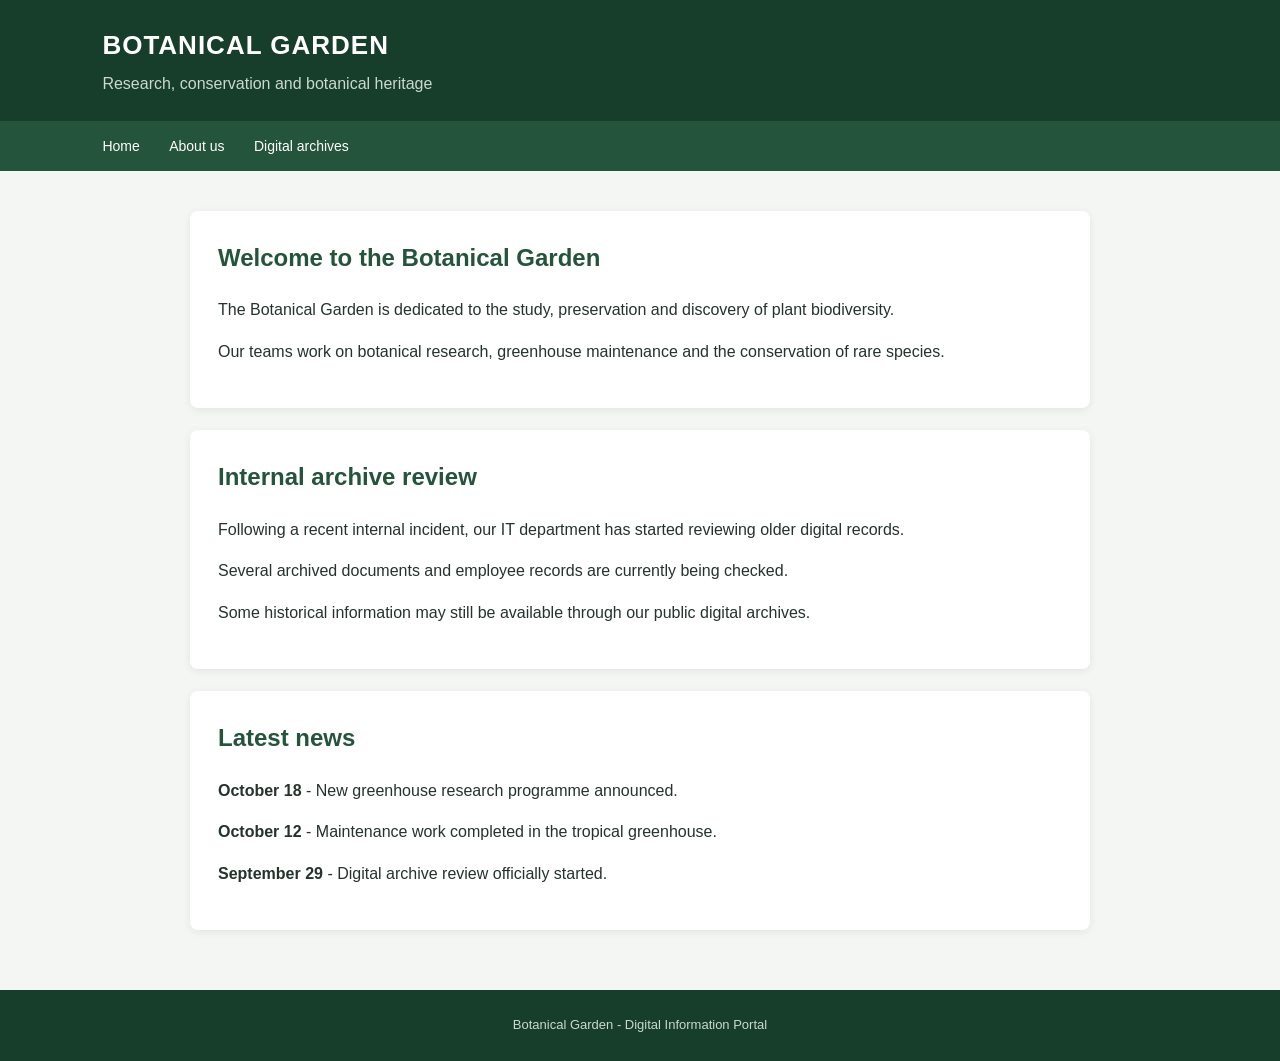
==== index.html @ 888caaa3 "Initial release - Digital Footprint CTF" ====
<!DOCTYPE html>
<html lang="en">
<head>
    <meta charset="UTF-8">
    <meta name="viewport" content="width=device-width, initial-scale=1.0">
    <title>Botanical Garden - Official Website</title>
    <link rel="stylesheet" href="style.css">
</head>

<body>

<header>
    <h1>BOTANICAL GARDEN</h1>
    <p>Research, conservation and botanical heritage</p>
</header>

<nav>
    <a href="index.html">Home</a>
    <a href="about.html">About us</a>
    <a href="archive.html">Digital archives</a>
</nav>

<main>

    <section class="card">
        <h2>Welcome to the Botanical Garden</h2>

        <p>
            The Botanical Garden is dedicated to the study,
            preservation and discovery of plant biodiversity.
        </p>

        <p>
            Our teams work on botanical research, greenhouse
            maintenance and the conservation of rare species.
        </p>
    </section>

    <section class="card">
        <h2>Internal archive review</h2>

        <p>
            Following a recent internal incident, our IT department
            has started reviewing older digital records.
        </p>

        <p>
            Several archived documents and employee records
            are currently being checked.
        </p>

        <p>
            Some historical information may still be available
            through our public digital archives.
        </p>
    </section>

    <section class="card">
        <h2>Latest news</h2>

        <p>
            <strong>October 18</strong> - New greenhouse research
            programme announced.
        </p>

        <p>
            <strong>October 12</strong> - Maintenance work completed
            in the tropical greenhouse.
        </p>

        <p>
            <strong>September 29</strong> - Digital archive review
            officially started.
        </p>
    </section>

</main>

<footer>
    Botanical Garden - Digital Information Portal
</footer>

</body>
</html>
---- style.css ----
* {
    box-sizing: border-box;
}

body {
    margin: 0;
    font-family: Arial, sans-serif;
    background: #f3f6f3;
    color: #26332c;
    line-height: 1.6;
}

header {
    background: #173d2b;
    color: white;
    padding: 25px 8%;
}

header h1 {
    margin: 0;
    font-size: 26px;
    letter-spacing: 1px;
}

header p {
    margin: 4px 0 0;
    color: #cbd9ce;
}

nav {
    background: #24543b;
    padding: 12px 8%;
}

nav a {
    color: white;
    text-decoration: none;
    margin-right: 25px;
    font-size: 14px;
}

nav a:hover {
    text-decoration: underline;
}

main {
    max-width: 950px;
    margin: 40px auto;
    padding: 0 25px;
}

.card {
    background: white;
    padding: 28px;
    margin-bottom: 22px;
    border-radius: 8px;
    box-shadow: 0 2px 8px #00000012;
}

h2 {
    color: #24543b;
    margin-top: 0;
}

a {
    color: #276b49;
}

footer {
    margin-top: 60px;
    padding: 25px;
    text-align: center;
    background: #173d2b;
    color: #cbd9ce;
    font-size: 13px;
}

.date {
    color: #777;
    font-size: 13px;
}
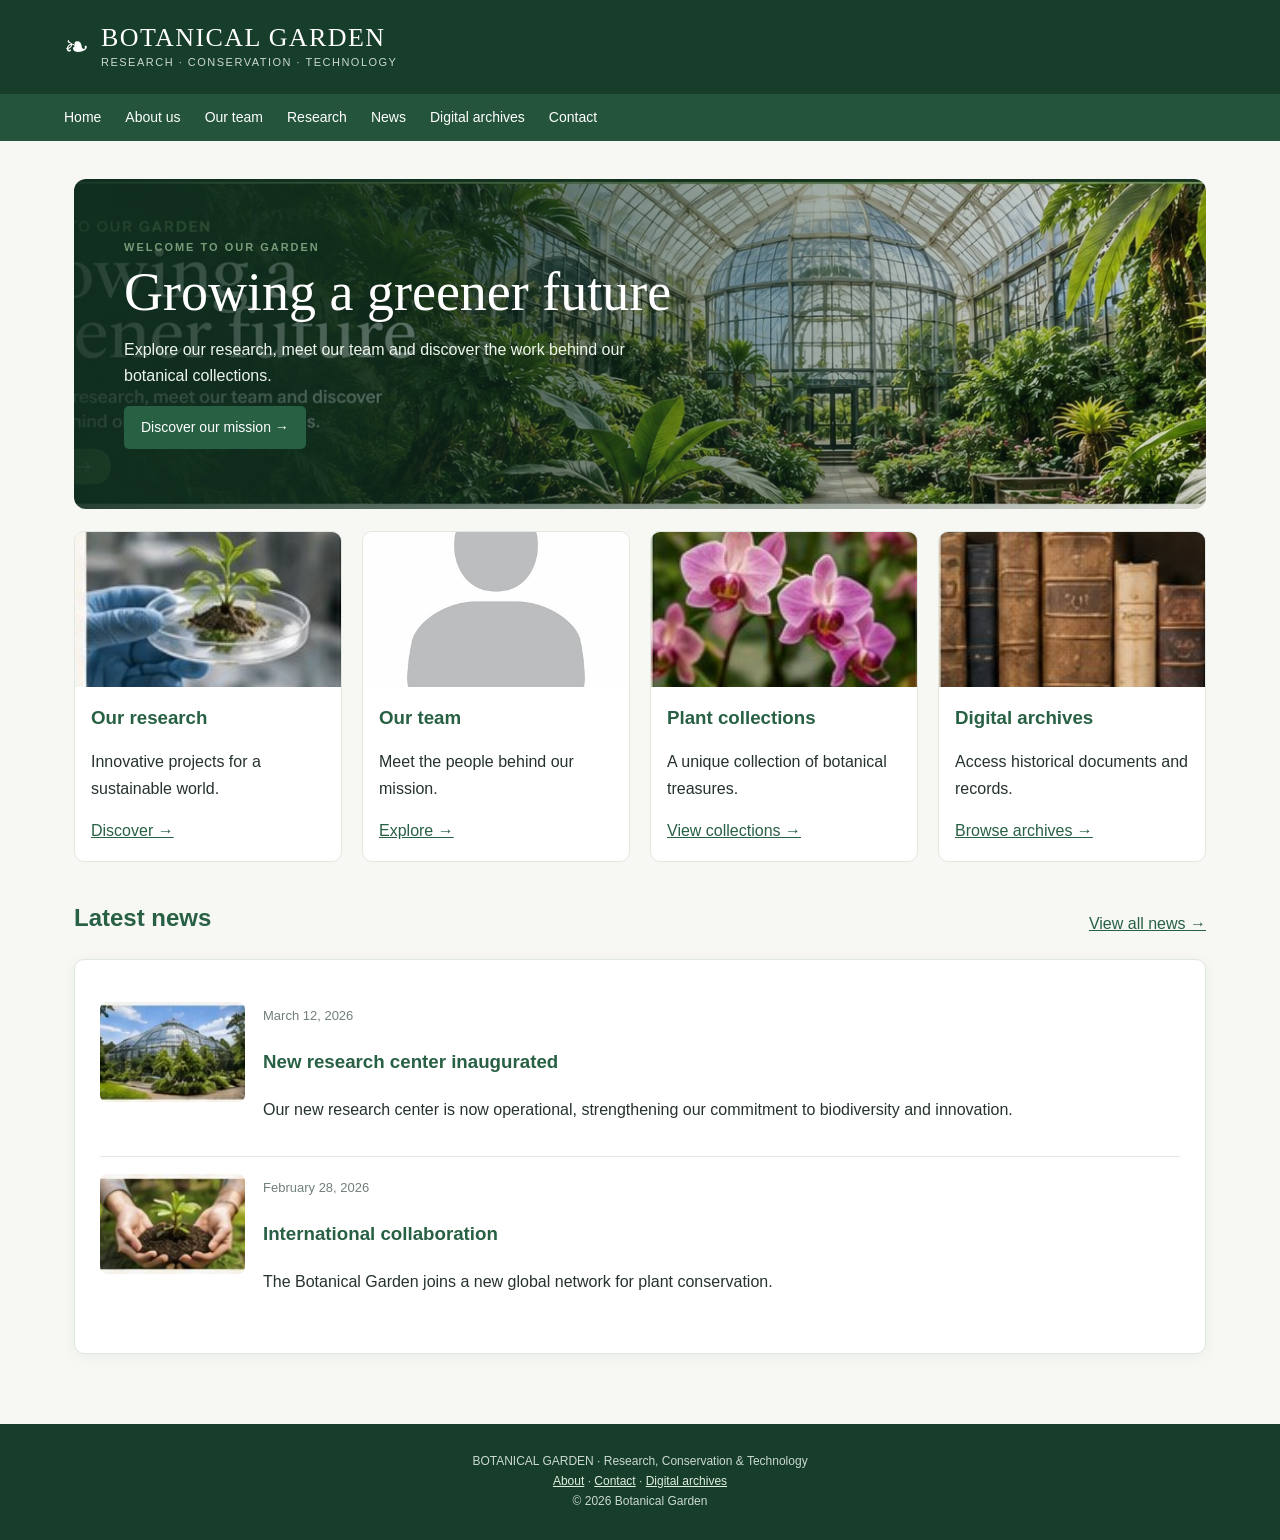
==== commit ad43cf26: "Publish redesigned Digital Footprint challenge" ====
--- a/index.html
+++ b/index.html
@@ -1,84 +1,14 @@
-<!DOCTYPE html>
-<html lang="en">
-<head>
-    <meta charset="UTF-8">
-    <meta name="viewport" content="width=device-width, initial-scale=1.0">
-    <title>Botanical Garden - Official Website</title>
-    <link rel="stylesheet" href="style.css">
-</head>
-
-<body>
-
-<header>
-    <h1>BOTANICAL GARDEN</h1>
-    <p>Research, conservation and botanical heritage</p>
-</header>
-
+<!DOCTYPE html><html lang="en"><head><meta charset="UTF-8"><meta name="viewport" content="width=device-width, initial-scale=1.0"><title>Home | Botanical Garden</title><link rel="stylesheet" href="style.css"></head><body><header><div class="brand"><span class="leaf">❧</span><div><h1>BOTANICAL GARDEN</h1><p>RESEARCH · CONSERVATION · TECHNOLOGY</p></div></div></header>
 <nav>
-    <a href="index.html">Home</a>
-    <a href="about.html">About us</a>
-    <a href="archive.html">Digital archives</a>
-</nav>
-
-<main>
-
-    <section class="card">
-        <h2>Welcome to the Botanical Garden</h2>
-
-        <p>
-            The Botanical Garden is dedicated to the study,
-            preservation and discovery of plant biodiversity.
-        </p>
-
-        <p>
-            Our teams work on botanical research, greenhouse
-            maintenance and the conservation of rare species.
-        </p>
-    </section>
-
-    <section class="card">
-        <h2>Internal archive review</h2>
-
-        <p>
-            Following a recent internal incident, our IT department
-            has started reviewing older digital records.
-        </p>
-
-        <p>
-            Several archived documents and employee records
-            are currently being checked.
-        </p>
-
-        <p>
-            Some historical information may still be available
-            through our public digital archives.
-        </p>
-    </section>
-
-    <section class="card">
-        <h2>Latest news</h2>
-
-        <p>
-            <strong>October 18</strong> - New greenhouse research
-            programme announced.
-        </p>
-
-        <p>
-            <strong>October 12</strong> - Maintenance work completed
-            in the tropical greenhouse.
-        </p>
-
-        <p>
-            <strong>September 29</strong> - Digital archive review
-            officially started.
-        </p>
-    </section>
-
-</main>
-
-<footer>
-    Botanical Garden - Digital Information Portal
-</footer>
-
-</body>
-</html>
+<a href="index.html">Home</a><a href="about.html">About us</a><a href="team.html">Our team</a><a href="research.html">Research</a><a href="news.html">News</a><a href="archive.html">Digital archives</a><a href="contact.html">Contact</a>
+</nav><main>
+<section class="hero"><div class="hero-content"><div class="eyebrow">Welcome to our garden</div><h2>Growing a greener future</h2><p>Explore our research, meet our team and discover the work behind our botanical collections.</p><a class="button" href="about.html">Discover our mission →</a></div></section>
+<div class="grid" style="margin-top:22px">
+<article class="tile"><img src="assets/research/seedling-lab.jpg"><div class="body"><h3>Our research</h3><p>Innovative projects for a sustainable world.</p><a href="research.html">Discover →</a></div></article>
+<article class="tile"><img src="assets/team/icone.jpg"><div class="body"><h3>Our team</h3><p>Meet the people behind our mission.</p><a href="team.html">Explore →</a></div></article>
+<article class="tile"><img src="assets/research/orchids.jpg"><div class="body"><h3>Plant collections</h3><p>A unique collection of botanical treasures.</p><a href="research.html">View collections →</a></div></article>
+<article class="tile"><img src="assets/research/archives.jpg"><div class="body"><h3>Digital archives</h3><p>Access historical documents and records.</p><a href="archive.html">Browse archives →</a></div></article></div>
+<div class="section-title"><h2>Latest news</h2><a href="news.html">View all news →</a></div>
+<div class="card"><div class="news"><img src="assets/news/research-center.jpg"><div><span class="date">March 12, 2026</span><h3>New research center inaugurated</h3><p>Our new research center is now operational, strengthening our commitment to biodiversity and innovation.</p></div></div>
+<div class="news"><img src="assets/news/planting.jpg"><div><span class="date">February 28, 2026</span><h3>International collaboration</h3><p>The Botanical Garden joins a new global network for plant conservation.</p></div></div></div>
+</main><footer>BOTANICAL GARDEN · Research, Conservation & Technology<br><a href="about.html">About</a> · <a href="contact.html">Contact</a> · <a href="archive.html">Digital archives</a><br>© 2026 Botanical Garden</footer></body></html>
--- a/style.css
+++ b/style.css
@@ -1,81 +1,19 @@
-* {
-    box-sizing: border-box;
-}
 
-body {
-    margin: 0;
-    font-family: Arial, sans-serif;
-    background: #f3f6f3;
-    color: #26332c;
-    line-height: 1.6;
-}
-
-header {
-    background: #173d2b;
-    color: white;
-    padding: 25px 8%;
-}
-
-header h1 {
-    margin: 0;
-    font-size: 26px;
-    letter-spacing: 1px;
-}
-
-header p {
-    margin: 4px 0 0;
-    color: #cbd9ce;
-}
-
-nav {
-    background: #24543b;
-    padding: 12px 8%;
-}
-
-nav a {
-    color: white;
-    text-decoration: none;
-    margin-right: 25px;
-    font-size: 14px;
-}
-
-nav a:hover {
-    text-decoration: underline;
-}
-
-main {
-    max-width: 950px;
-    margin: 40px auto;
-    padding: 0 25px;
-}
-
-.card {
-    background: white;
-    padding: 28px;
-    margin-bottom: 22px;
-    border-radius: 8px;
-    box-shadow: 0 2px 8px #00000012;
-}
-
-h2 {
-    color: #24543b;
-    margin-top: 0;
-}
-
-a {
-    color: #276b49;
-}
-
-footer {
-    margin-top: 60px;
-    padding: 25px;
-    text-align: center;
-    background: #173d2b;
-    color: #cbd9ce;
-    font-size: 13px;
-}
-
-.date {
-    color: #777;
-    font-size: 13px;
-}
+*{box-sizing:border-box}
+:root{--forest:#173d2b;--green:#286044;--sage:#78977c;--pale:#eaf1e9;--cream:#f7f8f4;--ink:#26332c;--muted:#718078;--line:#e1e8e1}
+body{margin:0;background:var(--cream);color:var(--ink);font:16px/1.65 Arial,Helvetica,sans-serif}
+a{color:var(--green)} header{background:var(--forest);color:#fff;padding:22px max(5%,calc((100% - 1180px)/2))}
+.brand{display:flex;align-items:center;gap:12px}.leaf{font-size:30px}.brand h1{font:26px Georgia,serif;letter-spacing:1.4px;margin:0}.brand p{margin:0;color:#cbd9ce;font-size:11px;letter-spacing:1.5px}
+nav{background:#24543b;padding:12px max(5%,calc((100% - 1180px)/2));display:flex;flex-wrap:wrap;gap:10px 24px}
+nav a{color:#fff;text-decoration:none;font-size:14px}nav a:hover,nav a.active{color:#d5e8d3;text-decoration:underline;text-underline-offset:5px}
+main{max-width:1180px;margin:38px auto 70px;padding:0 24px}.hero{min-height:330px;border-radius:12px;padding:50px;display:flex;align-items:center;color:#fff;background:linear-gradient(90deg,#102e20e8,#102e2020),url('assets/greenhouse.jpg') center/cover}
+.hero-content{max-width:560px}.hero h2{font:clamp(36px,5vw,54px)/1.05 Georgia,serif;margin:8px 0 16px;color:#fff}.hero p{color:#eef5ed}.eyebrow{text-transform:uppercase;letter-spacing:2px;font-size:11px;font-weight:bold;color:#789b79}
+h2,h3{color:var(--green)}h2{margin-top:0}.card{background:#fff;border:1px solid var(--line);border-radius:10px;padding:25px;margin:22px 0;box-shadow:0 3px 12px #183b2410}
+.button{display:inline-block;background:var(--green);color:#fff;padding:10px 17px;border-radius:5px;text-decoration:none;font-size:14px}.button:hover{background:var(--forest)}
+.grid{display:grid;grid-template-columns:repeat(auto-fit,minmax(210px,1fr));gap:20px}.tile{background:#fff;border:1px solid var(--line);border-radius:10px;overflow:hidden}.tile img{width:100%;height:155px;object-fit:cover;display:block}.tile .body{padding:16px}.tile h3{margin:0 0 5px}.muted,.date{color:var(--muted);font-size:13px}
+.employee img{height:230px}.employee .body{padding:15px}.employee h3{margin:0}.employee p{margin:2px 0;color:var(--muted);font-size:13px}.employee a{display:inline-block;margin-top:9px;font-size:13px;font-weight:bold;text-decoration:none}
+.news{display:grid;grid-template-columns:145px 1fr;gap:18px;padding:17px 0;border-bottom:1px solid var(--line)}.news:last-child{border:0}.news img{width:145px;height:100px;object-fit:cover;border-radius:7px}
+.section-title{display:flex;justify-content:space-between;align-items:end;margin:36px 0 15px}.section-title h2{margin:0}.tag{display:inline-block;padding:3px 9px;border-radius:20px;background:var(--pale);color:var(--green);font-size:11px}
+.profile-head{display:grid;grid-template-columns:160px 1fr;gap:25px;align-items:center}.profile-head img{width:160px;height:180px;object-fit:cover;border-radius:8px}.post{border-top:1px solid var(--line);padding:18px 0}.post h3{margin:0 0 4px}.post p{margin:7px 0}
+footer{background:var(--forest);color:#cbd9ce;text-align:center;padding:28px 20px;font-size:12px}footer a{color:#e0eee0}
+@media(max-width:650px){.hero{padding:28px;min-height:260px}.profile-head{grid-template-columns:1fr}.profile-head img{width:130px;height:145px}.news{grid-template-columns:1fr}.news img{width:100%;height:170px}nav{gap:10px 16px}}
